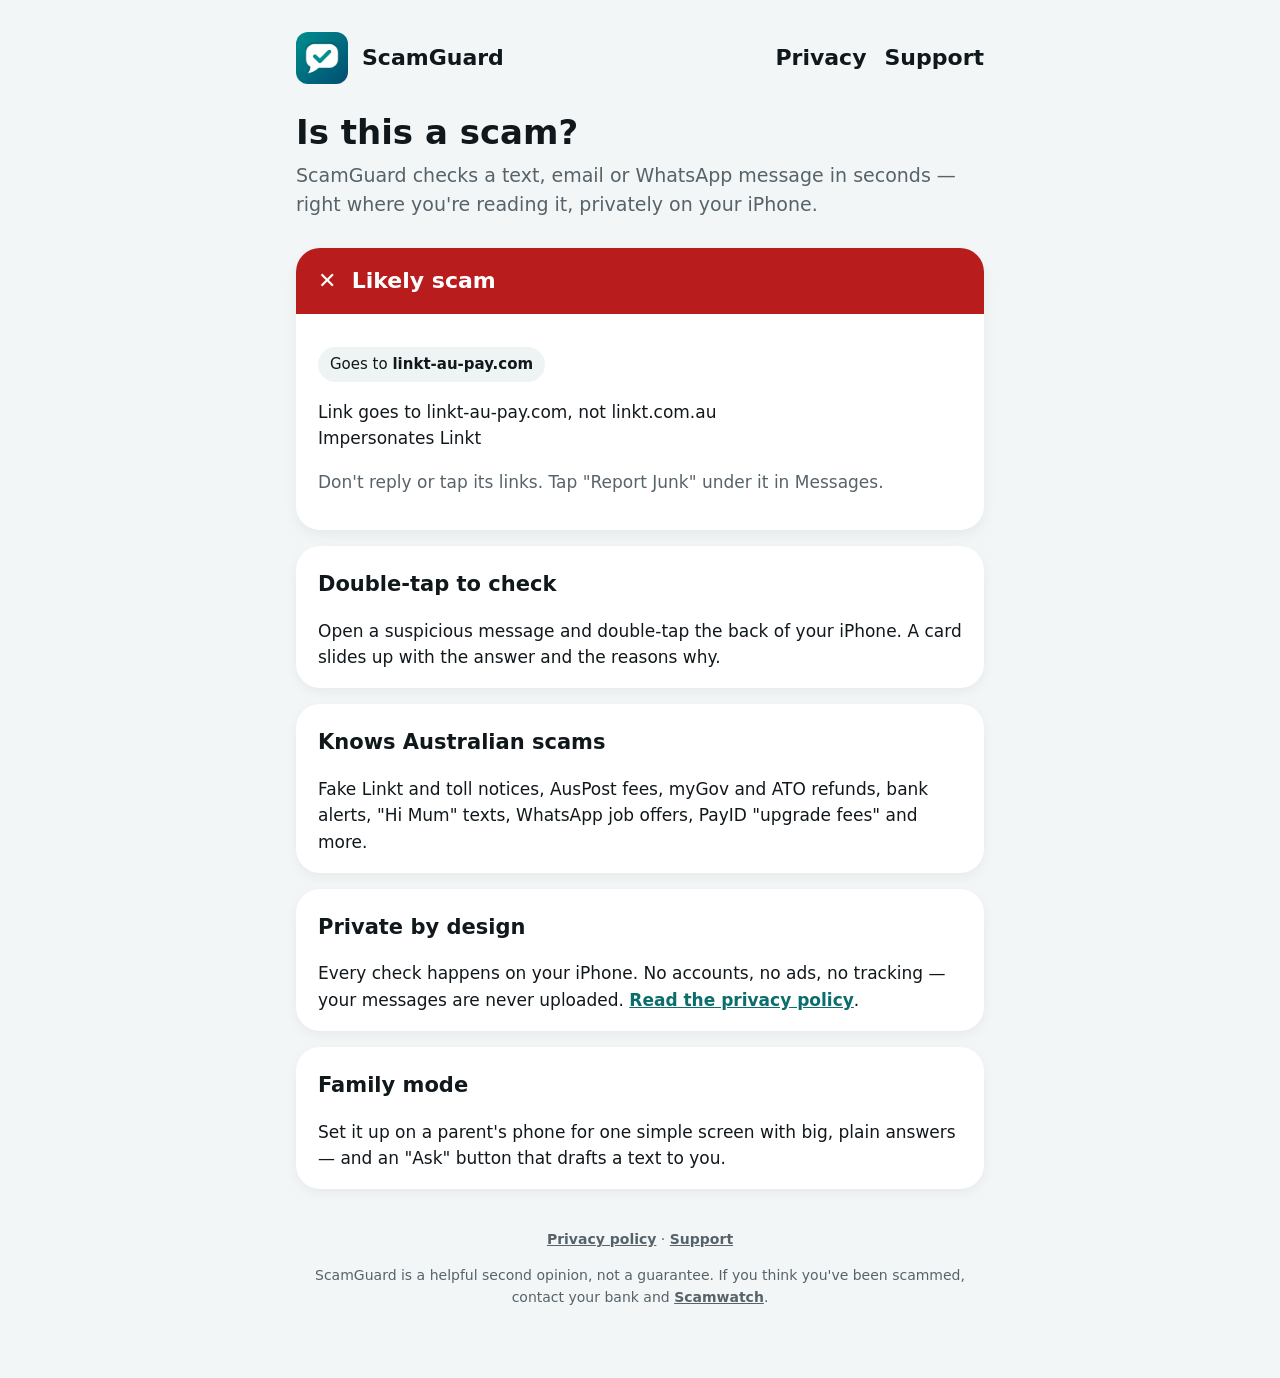
==== index.html @ df7cd678 "Add ScamGuard privacy policy, support and home pages Co-Authored-By: Claude Opus 5.5 <noreply@anthro" ====
<!doctype html>
<html lang="en-AU">
<head>
  <meta charset="utf-8">
  <meta name="viewport" content="width=device-width, initial-scale=1">
  <title>ScamGuard — check any message in one tap</title>
  <meta name="description" content="ScamGuard checks texts, emails and WhatsApp messages for scams, privately on your iPhone.">
  <link rel="icon" href="favicon.png">
  <link rel="apple-touch-icon" href="icon.png">
  <link rel="stylesheet" href="style.css">
</head>
<body>
<main>
  <header class="site">
    <img src="icon.png" alt="">
    <a href="./">ScamGuard</a>
    <nav aria-label="Site">
      <a href="privacy/">Privacy</a>
      <a href="support/">Support</a>
    </nav>
  </header>

  <h1>Is this a scam?</h1>
  <p class="lede">ScamGuard checks a text, email or WhatsApp message in seconds — right where you're reading it, privately on your iPhone.</p>

  <div class="verdict" role="img" aria-label="Example: a toll text flagged as a likely scam because its link goes to linkt-au-pay.com, not linkt.com.au">
    <div class="band">✕&nbsp; Likely scam</div>
    <div class="body">
      <p><span class="pill">Goes to <strong>linkt-au-pay.com</strong></span></p>
      <p>Link goes to linkt-au-pay.com, not linkt.com.au<br>Impersonates Linkt</p>
      <p class="muted">Don't reply or tap its links. Tap "Report Junk" under it in Messages.</p>
    </div>
  </div>

  <div class="card">
    <h2>Double-tap to check</h2>
    <p>Open a suspicious message and double-tap the back of your iPhone. A card slides up with the answer and the reasons why.</p>
  </div>
  <div class="card">
    <h2>Knows Australian scams</h2>
    <p>Fake Linkt and toll notices, AusPost fees, myGov and ATO refunds, bank alerts, "Hi Mum" texts, WhatsApp job offers, PayID "upgrade fees" and more.</p>
  </div>
  <div class="card">
    <h2>Private by design</h2>
    <p>Every check happens on your iPhone. No accounts, no ads, no tracking — your messages are never uploaded. <a href="privacy/">Read the privacy policy</a>.</p>
  </div>
  <div class="card">
    <h2>Family mode</h2>
    <p>Set it up on a parent's phone for one simple screen with big, plain answers — and an "Ask" button that drafts a text to you.</p>
  </div>

  <footer>
    <p><a href="privacy/">Privacy policy</a> · <a href="support/">Support</a></p>
    <p>ScamGuard is a helpful second opinion, not a guarantee. If you think you've been scammed, contact your bank and <a href="https://www.scamwatch.gov.au/">Scamwatch</a>.</p>
  </footer>
</main>
</body>
</html>
---- style.css ----
/* ScamGuard site: the app's "calm & friendly" look. Colours meet 4.5:1 contrast in both themes. */
:root {
  --bg: #F3F6F6;
  --surface: #FFFFFF;
  --inset: #EEF3F3;
  --text: #11181C;
  --secondary: #57636A;
  --accent: #0B6E6D;
  --fill: #0B6E6D;
  --radius: 24px;
  color-scheme: light dark;
}

@media (prefers-color-scheme: dark) {
  :root {
    --bg: #0B1113;
    --surface: #162024;
    --inset: #1E2A2E;
    --text: #EEF3F3;
    --secondary: #A3B1B6;
    --accent: #2DB7AE;
  }
}

* { box-sizing: border-box; }

body {
  margin: 0;
  background: var(--bg);
  color: var(--text);
  font-family: ui-rounded, "SF Pro Rounded", -apple-system, BlinkMacSystemFont, "Segoe UI", system-ui, sans-serif;
  font-size: 17px;
  line-height: 1.55;
  -webkit-text-size-adjust: 100%;
}

main {
  max-width: 720px;
  margin: 0 auto;
  padding: 32px 16px 56px;
}

a { color: var(--accent); font-weight: 600; }
a:focus-visible { outline: 3px solid var(--accent); outline-offset: 3px; border-radius: 6px; }

header.site {
  display: flex;
  align-items: center;
  gap: 14px;
  margin-bottom: 28px;
}
header.site img { width: 52px; height: 52px; border-radius: 12px; }
header.site a { color: var(--text); text-decoration: none; font-size: 22px; font-weight: 700; }

nav { margin-left: auto; display: flex; gap: 18px; font-size: 15px; }
nav a { color: var(--secondary); text-decoration: none; }
nav a[aria-current="page"] { color: var(--accent); }

h1 { font-size: 34px; line-height: 1.2; margin: 0 0 8px; }
h2 { font-size: 21px; margin: 0 0 10px; }
.lede { color: var(--secondary); font-size: 19px; margin: 0 0 28px; }
.updated { color: var(--secondary); font-size: 15px; margin: 0 0 24px; }

.card {
  background: var(--surface);
  border-radius: var(--radius);
  padding: 22px 22px 18px;
  margin: 0 0 16px;
  box-shadow: 0 4px 12px rgba(0, 0, 0, 0.05);
}
.card p:last-child, .card ul:last-child { margin-bottom: 0; }
.card ul { padding-left: 20px; }
.card li { margin-bottom: 6px; }

.verdict {
  border-radius: var(--radius);
  overflow: hidden;
  background: var(--surface);
  box-shadow: 0 6px 14px rgba(0, 0, 0, 0.05);
  margin: 0 0 16px;
}
.verdict .band { background: #B91C1C; color: #FFFFFF; padding: 16px 22px; font-weight: 700; font-size: 22px; }
.verdict .body { padding: 16px 22px 18px; }
.pill { display: inline-block; background: var(--inset); border-radius: 999px; padding: 6px 12px; font-size: 15px; }
.muted { color: var(--secondary); }

table { width: 100%; border-collapse: collapse; font-size: 16px; }
th, td { text-align: left; vertical-align: top; padding: 10px 8px; border-top: 1px solid var(--inset); }
th { font-weight: 700; }

.button {
  display: inline-block;
  background: var(--fill);
  color: #FFFFFF;
  text-decoration: none;
  border-radius: 999px;
  padding: 13px 22px;
  font-weight: 700;
}

footer { color: var(--secondary); font-size: 14px; text-align: center; margin-top: 40px; }
footer a { color: var(--secondary); }

header.site { flex-wrap: wrap; row-gap: 10px; }

@media (max-width: 520px) {
  h1 { font-size: 28px; }
  /* Links go on their own line under the logo so nothing runs off a narrow screen. */
  nav { width: 100%; margin-left: 0; gap: 20px; }
  th, td { padding: 8px 4px; }
}
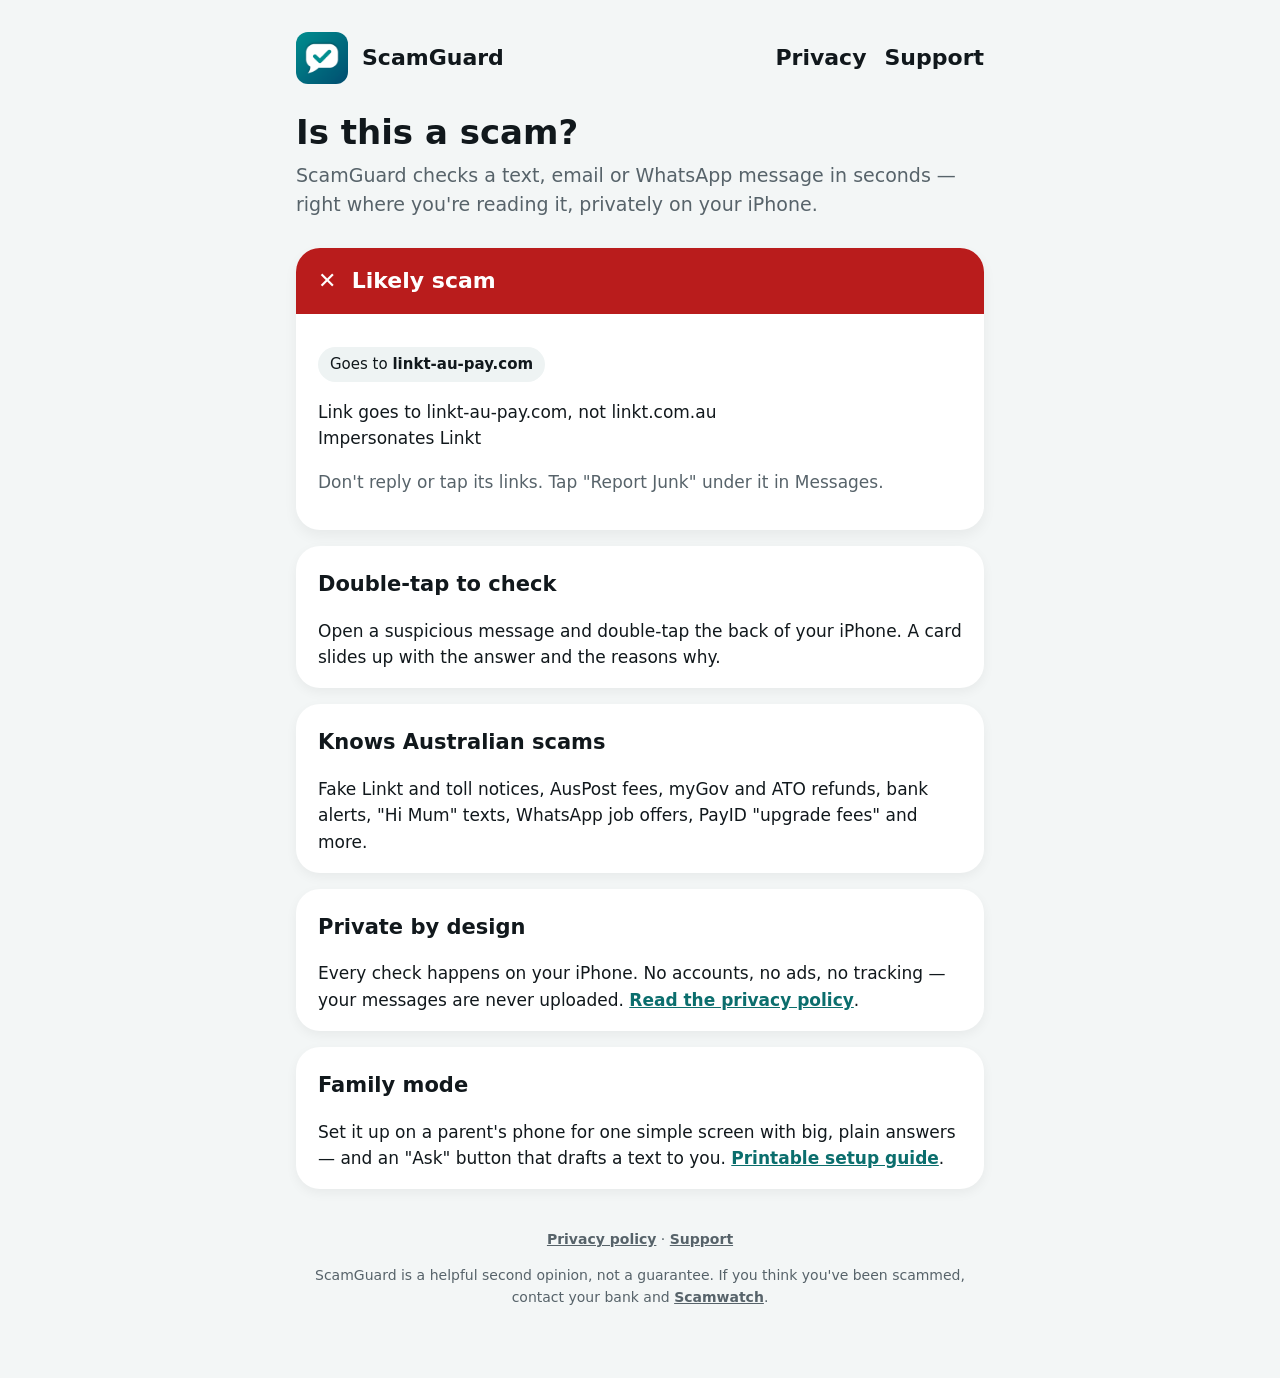
==== commit 92d3ee9f: "Add printable Family mode setup guide and link it Co-Authored-By: Claude Opus 5.5 <noreply@anthropic" ====
--- a/index.html
+++ b/index.html
@@ -46,7 +46,7 @@
   </div>
   <div class="card">
     <h2>Family mode</h2>
-    <p>Set it up on a parent's phone for one simple screen with big, plain answers — and an "Ask" button that drafts a text to you.</p>
+    <p>Set it up on a parent's phone for one simple screen with big, plain answers — and an "Ask" button that drafts a text to you. <a href="family-setup/">Printable setup guide</a>.</p>
   </div>
 
   <footer>
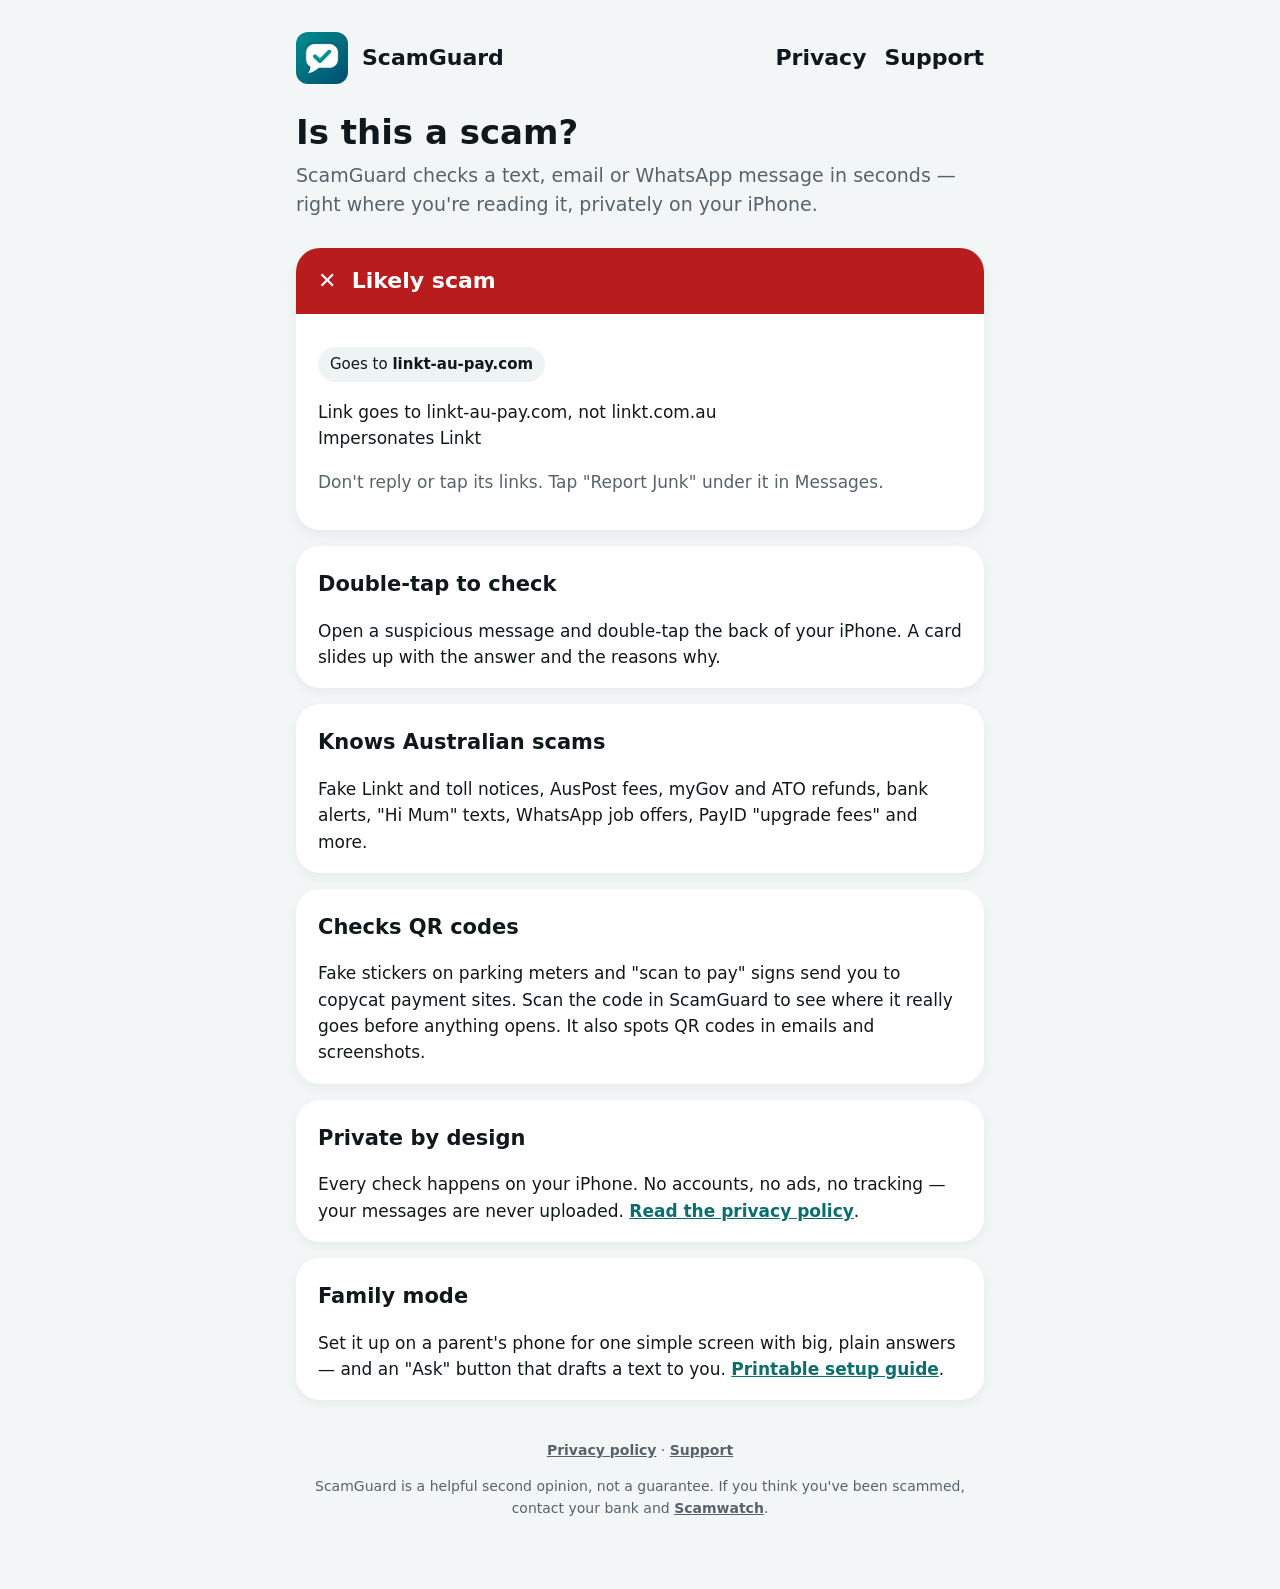
==== commit 4be89221: "Add QR code checks to the site and camera use to the privacy policy Co-Authored-By: Claude Opus 5.5 " ====
--- a/index.html
+++ b/index.html
@@ -41,6 +41,10 @@
     <p>Fake Linkt and toll notices, AusPost fees, myGov and ATO refunds, bank alerts, "Hi Mum" texts, WhatsApp job offers, PayID "upgrade fees" and more.</p>
   </div>
   <div class="card">
+    <h2>Checks QR codes</h2>
+    <p>Fake stickers on parking meters and "scan to pay" signs send you to copycat payment sites. Scan the code in ScamGuard to see where it really goes before anything opens. It also spots QR codes in emails and screenshots.</p>
+  </div>
+  <div class="card">
     <h2>Private by design</h2>
     <p>Every check happens on your iPhone. No accounts, no ads, no tracking — your messages are never uploaded. <a href="privacy/">Read the privacy policy</a>.</p>
   </div>
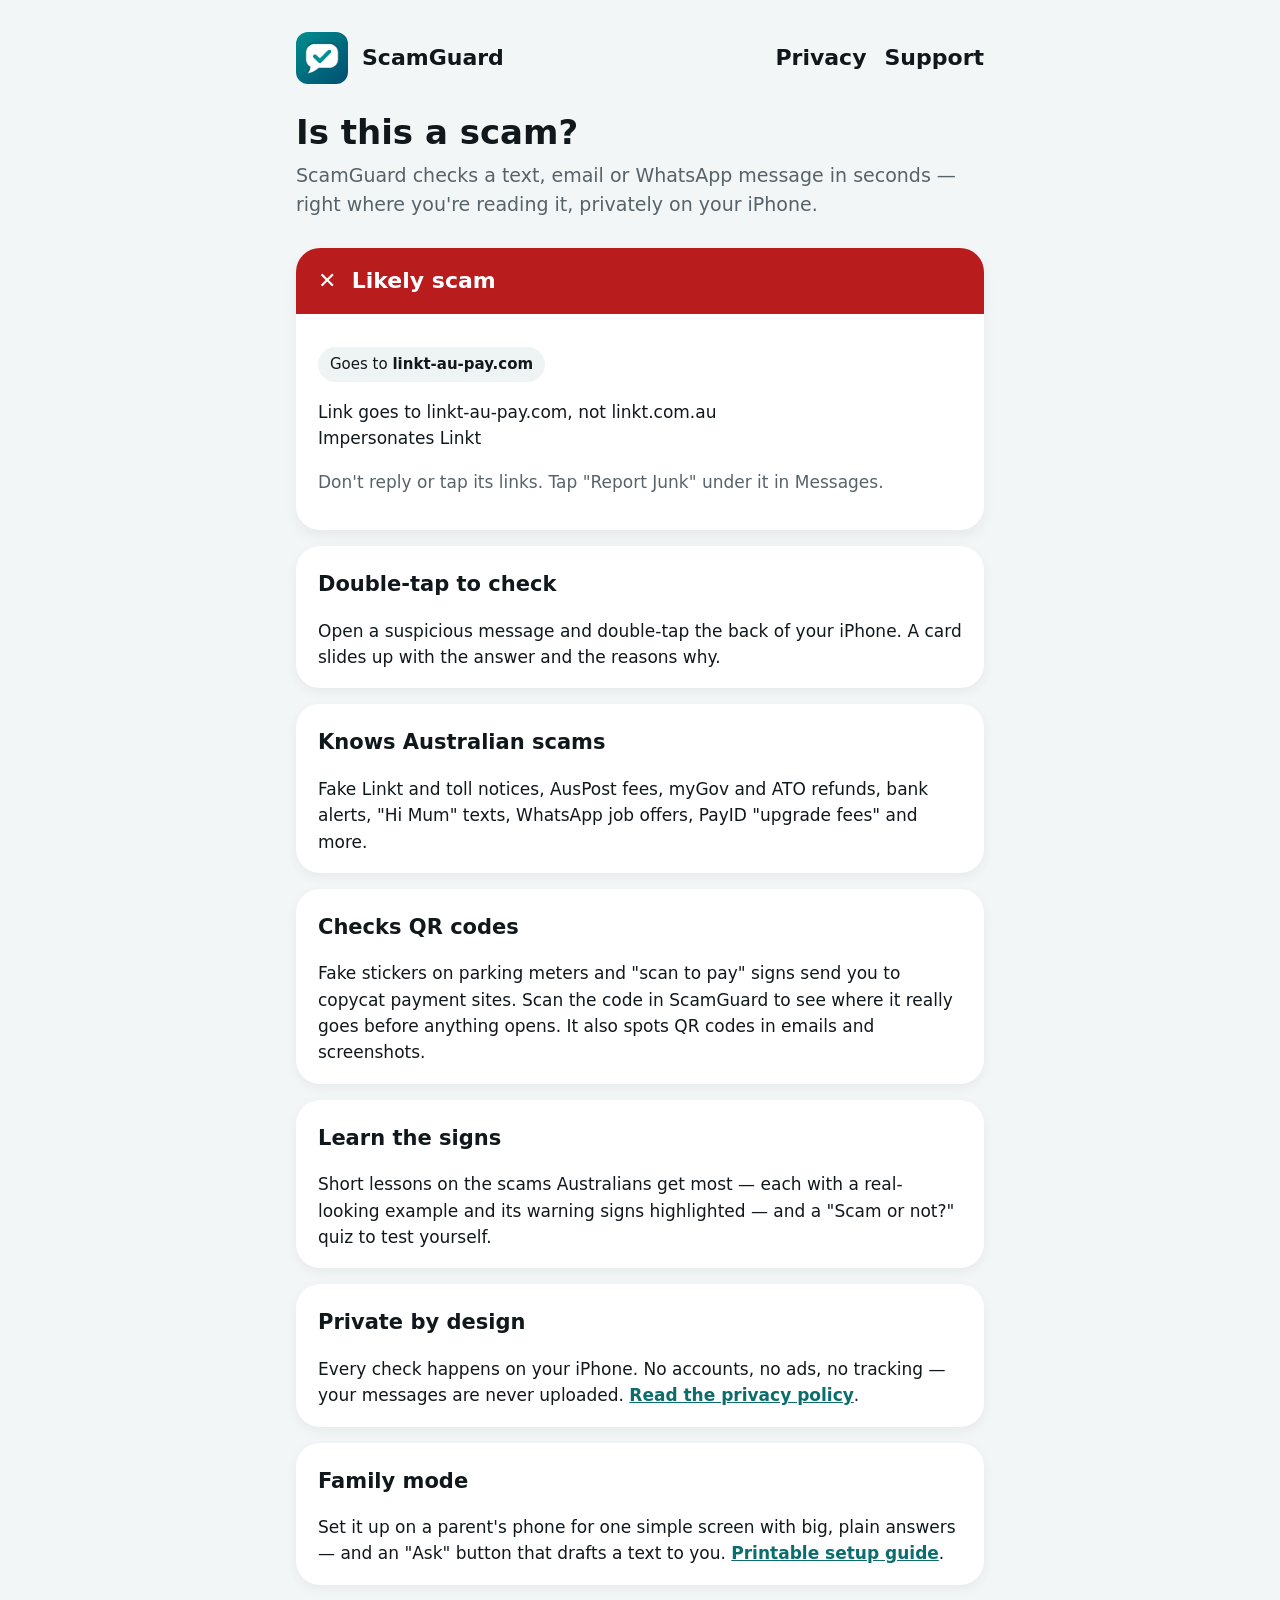
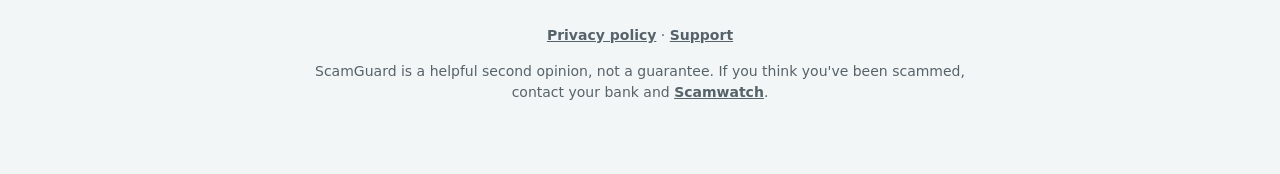
==== commit d0d0fe43: "Add Learn the signs to the home page Co-Authored-By: Claude Opus 5.5 <noreply@anthropic.com>" ====
--- a/index.html
+++ b/index.html
@@ -45,6 +45,10 @@
     <p>Fake stickers on parking meters and "scan to pay" signs send you to copycat payment sites. Scan the code in ScamGuard to see where it really goes before anything opens. It also spots QR codes in emails and screenshots.</p>
   </div>
   <div class="card">
+    <h2>Learn the signs</h2>
+    <p>Short lessons on the scams Australians get most — each with a real-looking example and its warning signs highlighted — and a "Scam or not?" quiz to test yourself.</p>
+  </div>
+  <div class="card">
     <h2>Private by design</h2>
     <p>Every check happens on your iPhone. No accounts, no ads, no tracking — your messages are never uploaded. <a href="privacy/">Read the privacy policy</a>.</p>
   </div>
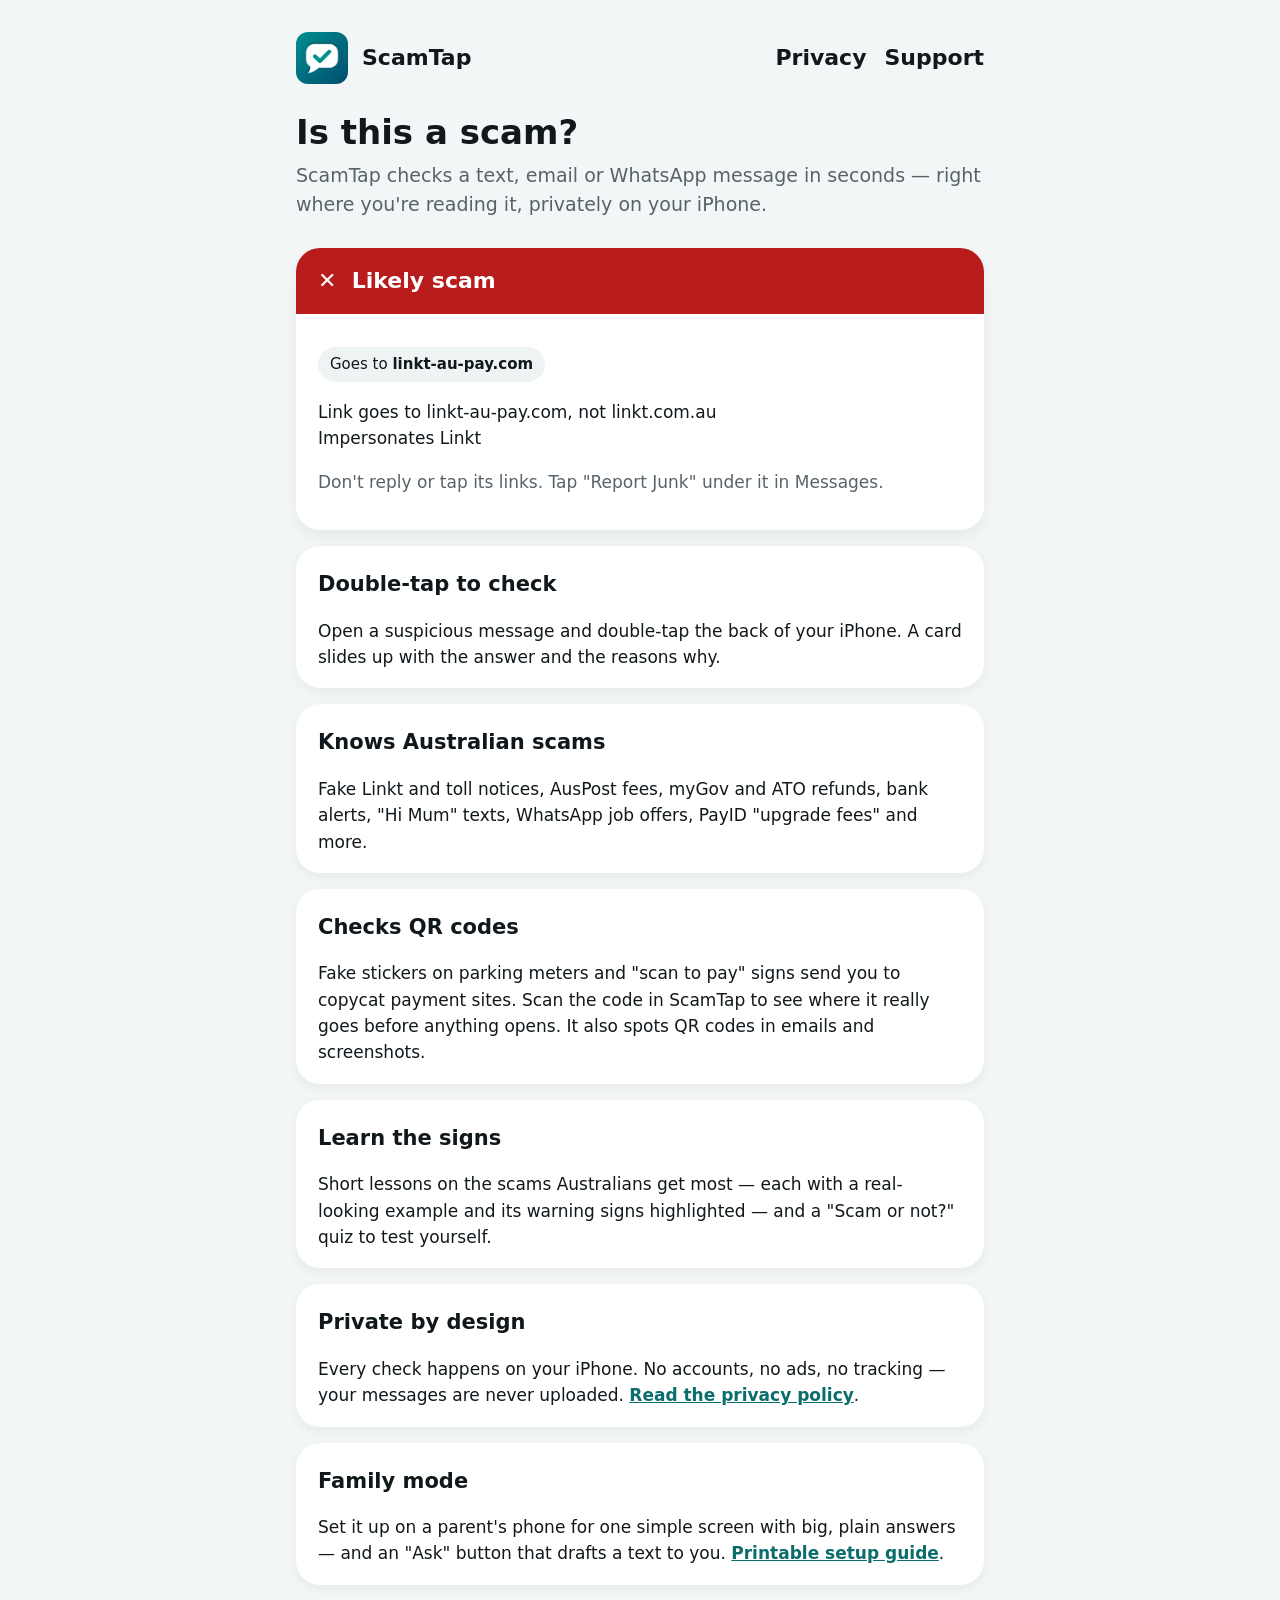
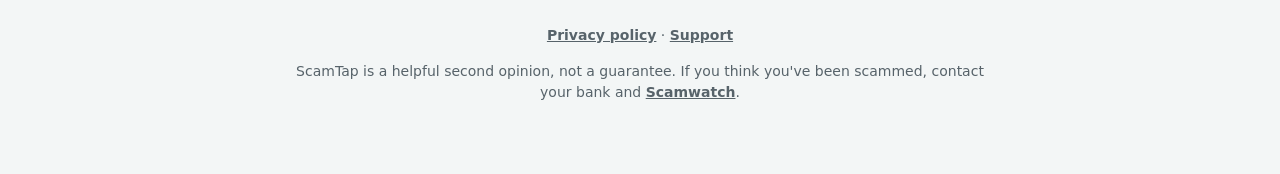
==== commit 1b0986fa: "Rename to ScamTap Co-Authored-By: Claude Opus 5.5 <noreply@anthropic.com>" ====
--- a/index.html
+++ b/index.html
@@ -3,8 +3,8 @@
 <head>
   <meta charset="utf-8">
   <meta name="viewport" content="width=device-width, initial-scale=1">
-  <title>ScamGuard — check any message in one tap</title>
-  <meta name="description" content="ScamGuard checks texts, emails and WhatsApp messages for scams, privately on your iPhone.">
+  <title>ScamTap — check any message in one tap</title>
+  <meta name="description" content="ScamTap checks texts, emails and WhatsApp messages for scams, privately on your iPhone.">
   <link rel="icon" href="favicon.png">
   <link rel="apple-touch-icon" href="icon.png">
   <link rel="stylesheet" href="style.css">
@@ -13,7 +13,7 @@
 <main>
   <header class="site">
     <img src="icon.png" alt="">
-    <a href="./">ScamGuard</a>
+    <a href="./">ScamTap</a>
     <nav aria-label="Site">
       <a href="privacy/">Privacy</a>
       <a href="support/">Support</a>
@@ -21,7 +21,7 @@
   </header>
 
   <h1>Is this a scam?</h1>
-  <p class="lede">ScamGuard checks a text, email or WhatsApp message in seconds — right where you're reading it, privately on your iPhone.</p>
+  <p class="lede">ScamTap checks a text, email or WhatsApp message in seconds — right where you're reading it, privately on your iPhone.</p>
 
   <div class="verdict" role="img" aria-label="Example: a toll text flagged as a likely scam because its link goes to linkt-au-pay.com, not linkt.com.au">
     <div class="band">✕&nbsp; Likely scam</div>
@@ -42,7 +42,7 @@
   </div>
   <div class="card">
     <h2>Checks QR codes</h2>
-    <p>Fake stickers on parking meters and "scan to pay" signs send you to copycat payment sites. Scan the code in ScamGuard to see where it really goes before anything opens. It also spots QR codes in emails and screenshots.</p>
+    <p>Fake stickers on parking meters and "scan to pay" signs send you to copycat payment sites. Scan the code in ScamTap to see where it really goes before anything opens. It also spots QR codes in emails and screenshots.</p>
   </div>
   <div class="card">
     <h2>Learn the signs</h2>
@@ -59,7 +59,7 @@
 
   <footer>
     <p><a href="privacy/">Privacy policy</a> · <a href="support/">Support</a></p>
-    <p>ScamGuard is a helpful second opinion, not a guarantee. If you think you've been scammed, contact your bank and <a href="https://www.scamwatch.gov.au/">Scamwatch</a>.</p>
+    <p>ScamTap is a helpful second opinion, not a guarantee. If you think you've been scammed, contact your bank and <a href="https://www.scamwatch.gov.au/">Scamwatch</a>.</p>
   </footer>
 </main>
 </body>
